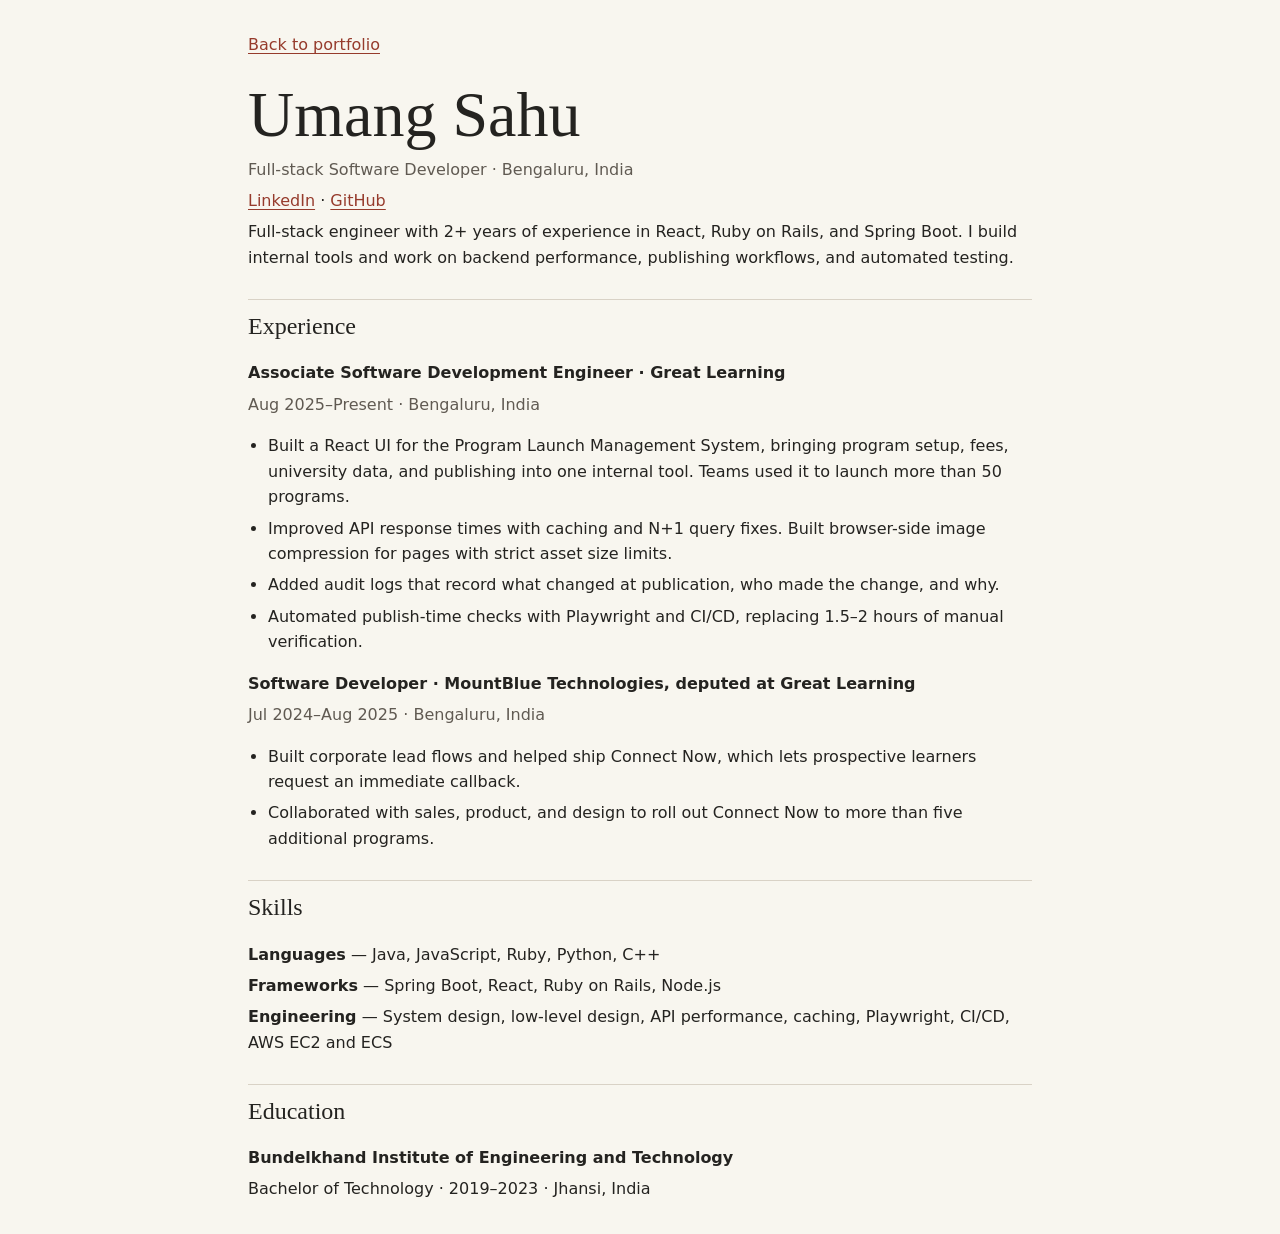
==== portfolio/resume.html @ 53ba0558 "Add public résumé to portfolio" ====
<!doctype html>
<html lang="en">
<head>
  <meta charset="utf-8">
  <meta name="viewport" content="width=device-width, initial-scale=1">
  <meta name="description" content="Umang Sahu’s software engineering résumé, including experience at Great Learning and MountBlue Technologies.">
  <title>Umang Sahu — Résumé</title>
  <style>
    * { box-sizing: border-box; }
    body { margin: 0; background: #f8f6ef; color: #242320; font: 1rem/1.6 system-ui, sans-serif; }
    .page { width: min(100% - 2rem, 49rem); margin: 2rem auto; }
    a { color: #963b2c; text-underline-offset: .2em; }
    a:focus-visible { outline: 2px solid #963b2c; outline-offset: 4px; }
    h1, h2 { font-family: Georgia, serif; font-weight: 400; line-height: 1.15; }
    h1 { font-size: clamp(2.7rem, 8vw, 4rem); margin: 1.25rem 0 .25rem; }
    h2 { margin-top: 1.8rem; padding-top: .8rem; border-top: 1px solid #d9d2c6; }
    h3 { font-size: 1rem; margin-bottom: .2rem; }
    p { margin: .35rem 0; }
    .meta { color: #605a52; }
    ul { padding-left: 1.25rem; }
    li + li { margin-top: .35rem; }
    @media print {
      body { background: white; color: black; font-size: 10pt; }
      .page { width: auto; margin: 0; }
      .back { display: none; }
      h2, h3 { break-after: avoid; }
    }
  </style>
</head>
<body>
  <main class="page">
    <header>
      <a class="back" href="./">Back to portfolio</a>
      <h1>Umang Sahu</h1>
      <p class="meta">Full-stack Software Developer · Bengaluru, India</p>
      <p><a href="https://linkedin.com/in/umangsahu">LinkedIn</a> · <a href="https://github.com/umangsahu">GitHub</a></p>
      <p>Full-stack engineer with 2+ years of experience in React, Ruby on Rails, and Spring Boot. I build internal tools and work on backend performance, publishing workflows, and automated testing.</p>
    </header>

    <section aria-labelledby="experience">
      <h2 id="experience">Experience</h2>
      <article>
        <h3>Associate Software Development Engineer · Great Learning</h3>
        <p class="meta">Aug 2025–Present · Bengaluru, India</p>
        <ul>
          <li>Built a React UI for the Program Launch Management System, bringing program setup, fees, university data, and publishing into one internal tool. Teams used it to launch more than 50 programs.</li>
          <li>Improved API response times with caching and N+1 query fixes. Built browser-side image compression for pages with strict asset size limits.</li>
          <li>Added audit logs that record what changed at publication, who made the change, and why.</li>
          <li>Automated publish-time checks with Playwright and CI/CD, replacing 1.5–2 hours of manual verification.</li>
        </ul>
      </article>
      <article>
        <h3>Software Developer · MountBlue Technologies, deputed at Great Learning</h3>
        <p class="meta">Jul 2024–Aug 2025 · Bengaluru, India</p>
        <ul>
          <li>Built corporate lead flows and helped ship Connect Now, which lets prospective learners request an immediate callback.</li>
          <li>Collaborated with sales, product, and design to roll out Connect Now to more than five additional programs.</li>
        </ul>
      </article>
    </section>

    <section aria-labelledby="skills">
      <h2 id="skills">Skills</h2>
      <p><strong>Languages</strong> — Java, JavaScript, Ruby, Python, C++</p>
      <p><strong>Frameworks</strong> — Spring Boot, React, Ruby on Rails, Node.js</p>
      <p><strong>Engineering</strong> — System design, low-level design, API performance, caching, Playwright, CI/CD, AWS EC2 and ECS</p>
    </section>

    <section aria-labelledby="education">
      <h2 id="education">Education</h2>
      <h3>Bundelkhand Institute of Engineering and Technology</h3>
      <p>Bachelor of Technology · 2019–2023 · Jhansi, India</p>
    </section>
  </main>
</body>
</html>
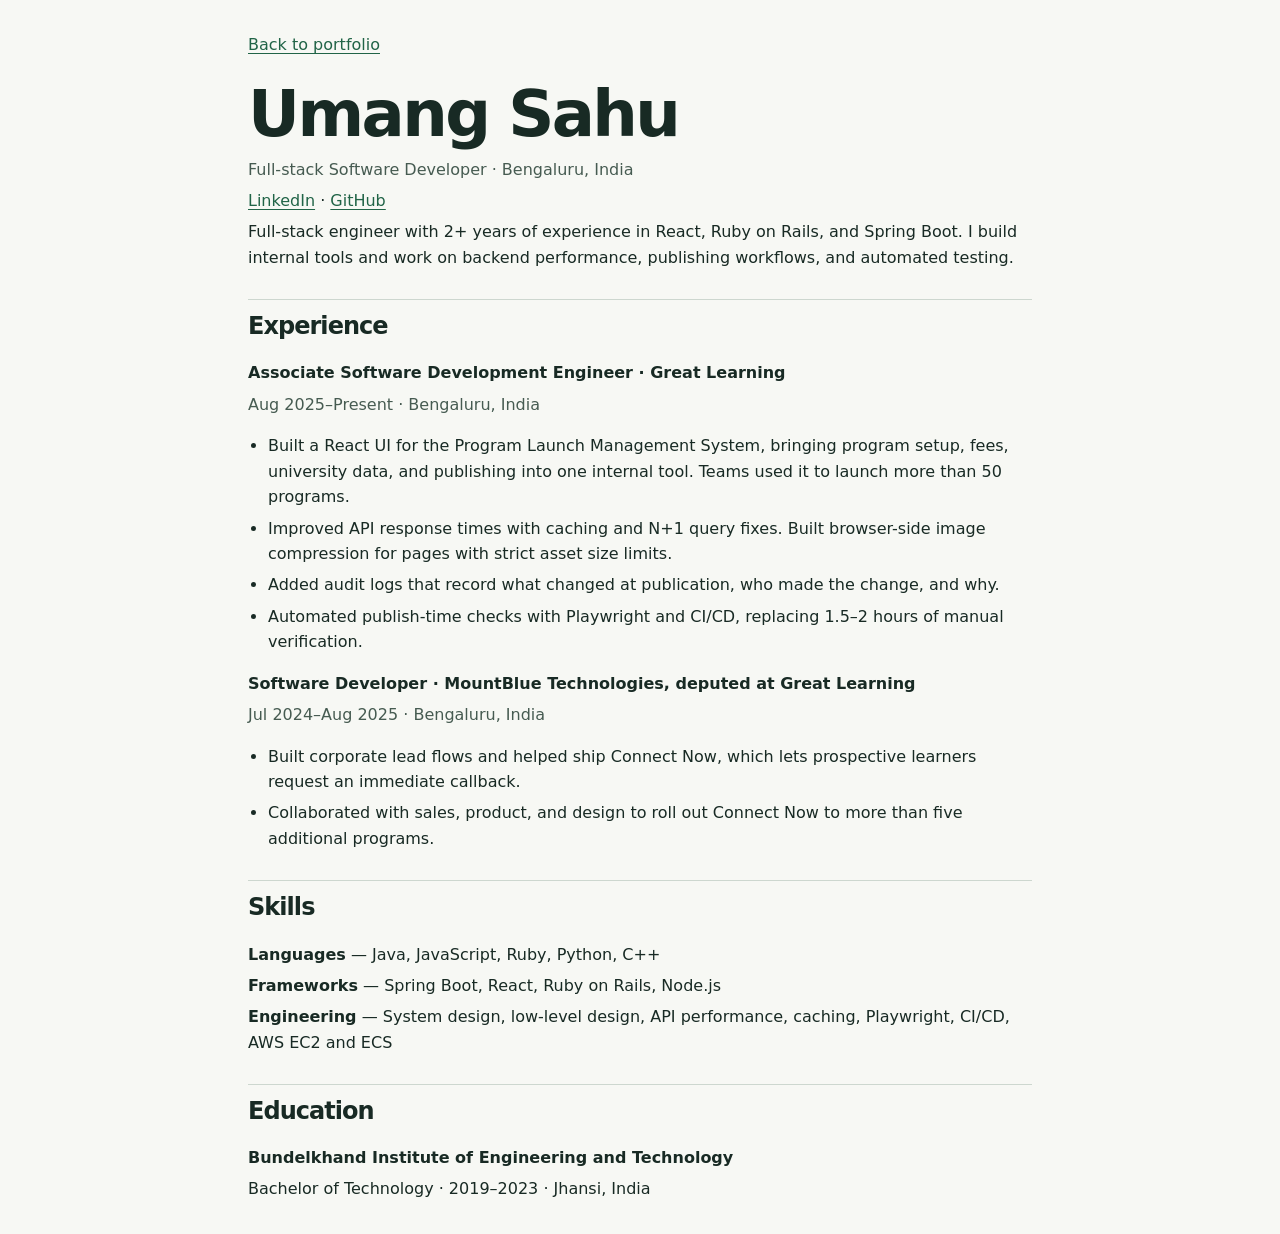
==== commit 2e3acce0: "Redesign portfolio around full-stack engineering work" ====
--- a/portfolio/resume.html
+++ b/portfolio/resume.html
@@ -7,16 +7,16 @@
   <title>Umang Sahu — Résumé</title>
   <style>
     * { box-sizing: border-box; }
-    body { margin: 0; background: #f8f6ef; color: #242320; font: 1rem/1.6 system-ui, sans-serif; }
+    body { margin: 0; background: #f7f8f4; color: #182a24; font: 1rem/1.6 system-ui, sans-serif; }
     .page { width: min(100% - 2rem, 49rem); margin: 2rem auto; }
-    a { color: #963b2c; text-underline-offset: .2em; }
-    a:focus-visible { outline: 2px solid #963b2c; outline-offset: 4px; }
-    h1, h2 { font-family: Georgia, serif; font-weight: 400; line-height: 1.15; }
+    a { color: #216447; text-underline-offset: .2em; }
+    a:focus-visible { outline: 2px solid #216447; outline-offset: 4px; }
+    h1, h2 { font-family: Inter, system-ui, sans-serif; font-weight: 700; letter-spacing: -.04em; line-height: 1.15; }
     h1 { font-size: clamp(2.7rem, 8vw, 4rem); margin: 1.25rem 0 .25rem; }
-    h2 { margin-top: 1.8rem; padding-top: .8rem; border-top: 1px solid #d9d2c6; }
+    h2 { margin-top: 1.8rem; padding-top: .8rem; border-top: 1px solid #cdd7cf; }
     h3 { font-size: 1rem; margin-bottom: .2rem; }
     p { margin: .35rem 0; }
-    .meta { color: #605a52; }
+    .meta { color: #465b51; }
     ul { padding-left: 1.25rem; }
     li + li { margin-top: .35rem; }
     @media print {
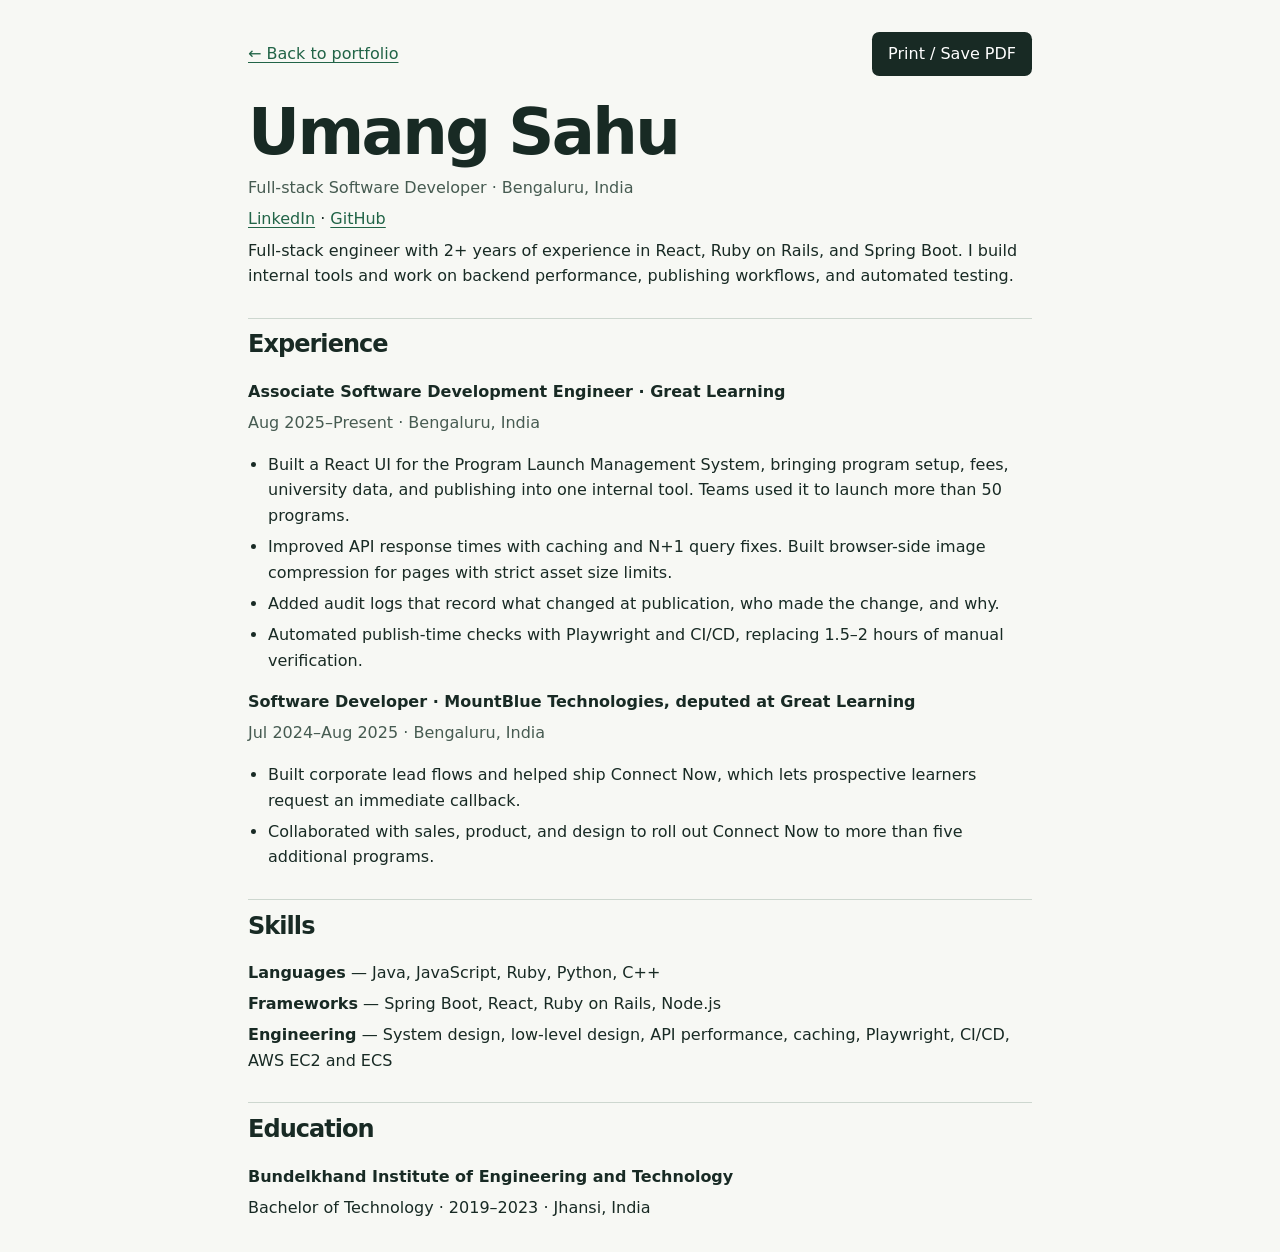
==== commit 6c91b2ff: "Shorten portfolio navigation and make technical details expandable" ====
--- a/portfolio/resume.html
+++ b/portfolio/resume.html
@@ -19,10 +19,14 @@
     .meta { color: #465b51; }
     ul { padding-left: 1.25rem; }
     li + li { margin-top: .35rem; }
+    .actions { display: flex; align-items: center; justify-content: space-between; gap: 1rem; flex-wrap: wrap; }
+    .actions a, .actions button { min-height: 44px; display: inline-flex; align-items: center; }
+    .actions button { background: #182a24; color: white; font: inherit; border: 0; padding-inline: 1rem; border-radius: .45rem; cursor: pointer; }
+    .actions button:focus-visible { outline: 3px solid #38895a; outline-offset: 3px; }
     @media print {
       body { background: white; color: black; font-size: 10pt; }
       .page { width: auto; margin: 0; }
-      .back { display: none; }
+      .actions { display: none; }
       h2, h3 { break-after: avoid; }
     }
   </style>
@@ -30,7 +34,9 @@
 <body>
   <main class="page">
     <header>
-      <a class="back" href="./">Back to portfolio</a>
+      <div class="actions">
+        <a href="./">← Back to portfolio</a>
+      </div>
       <h1>Umang Sahu</h1>
       <p class="meta">Full-stack Software Developer · Bengaluru, India</p>
       <p><a href="https://linkedin.com/in/umangsahu">LinkedIn</a> · <a href="https://github.com/umangsahu">GitHub</a></p>
@@ -72,5 +78,12 @@
       <p>Bachelor of Technology · 2019–2023 · Jhansi, India</p>
     </section>
   </main>
+  <script>
+    const printButton = document.createElement('button');
+    printButton.type = 'button';
+    printButton.textContent = 'Print / Save PDF';
+    printButton.addEventListener('click', () => window.print());
+    document.querySelector('.actions').append(printButton);
+  </script>
 </body>
 </html>
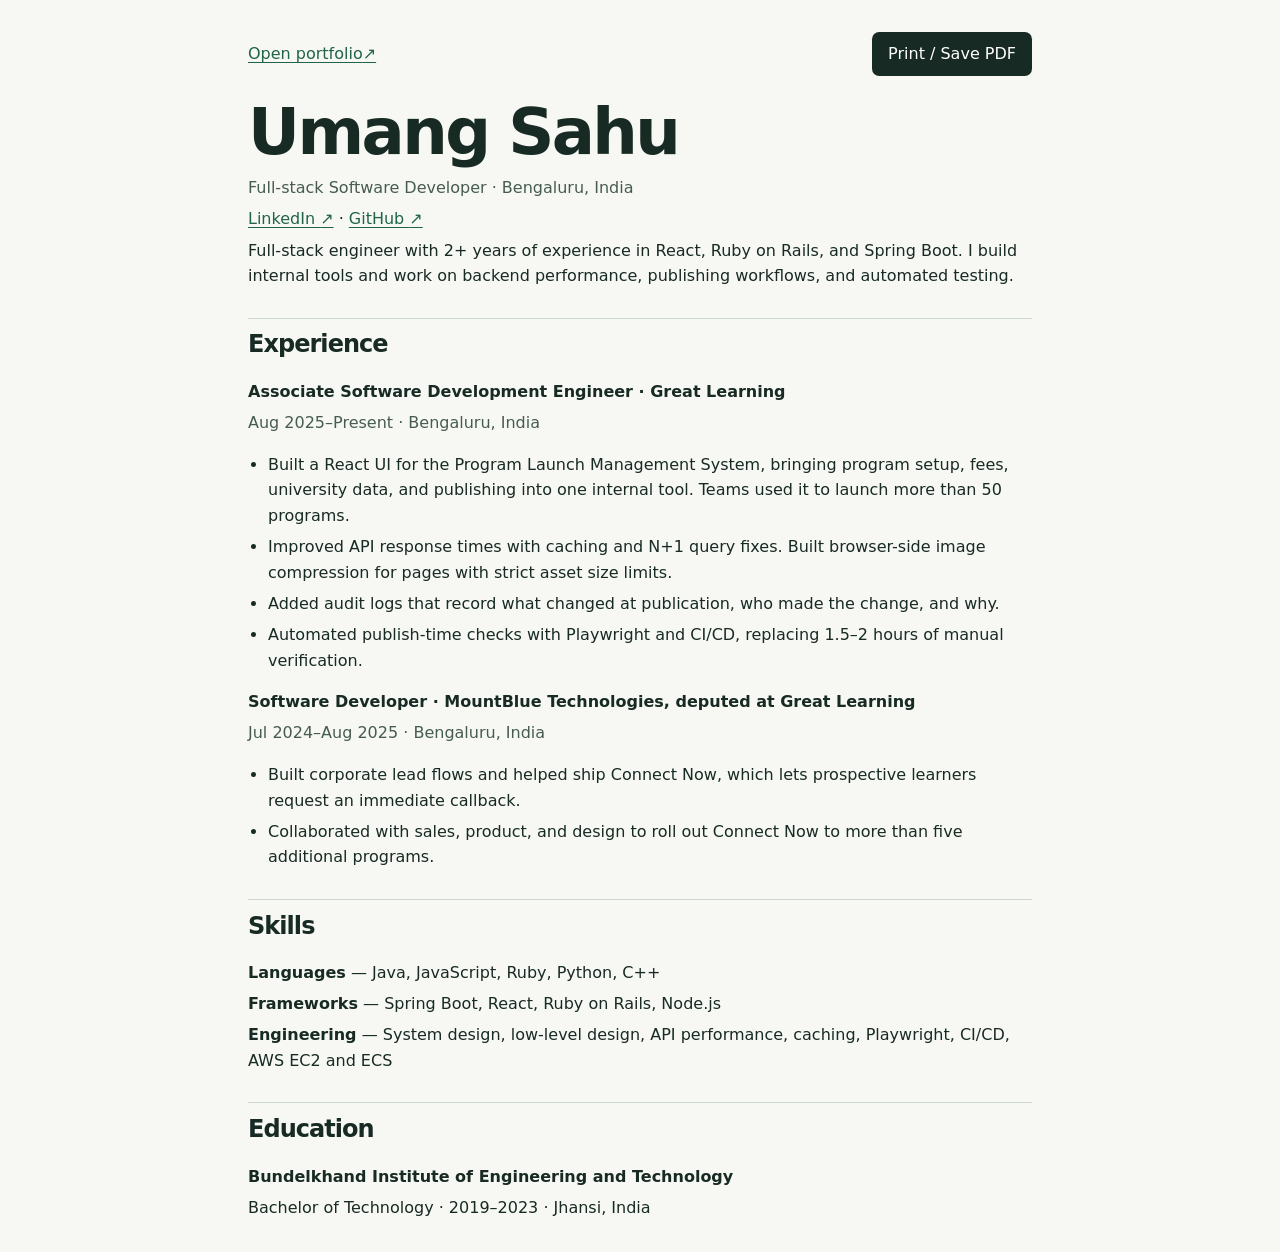
==== commit 11d52c14: "Open portfolio and résumé destination links in new tabs" ====
--- a/portfolio/resume.html
+++ b/portfolio/resume.html
@@ -32,14 +32,15 @@
   </style>
 </head>
 <body>
+  <span id="new-tab-note" hidden>Opens in a new tab.</span>
   <main class="page">
     <header>
       <div class="actions">
-        <a href="./">← Back to portfolio</a>
+        <a href="./" target="_blank" rel="noopener" aria-describedby="new-tab-note">Open portfolio <span aria-hidden="true">↗</span></a>
       </div>
       <h1>Umang Sahu</h1>
       <p class="meta">Full-stack Software Developer · Bengaluru, India</p>
-      <p><a href="https://linkedin.com/in/umangsahu">LinkedIn</a> · <a href="https://github.com/umangsahu">GitHub</a></p>
+      <p><a href="https://linkedin.com/in/umangsahu" target="_blank" rel="noopener" aria-describedby="new-tab-note">LinkedIn <span aria-hidden="true">↗</span></a> · <a href="https://github.com/umangsahu" target="_blank" rel="noopener" aria-describedby="new-tab-note">GitHub <span aria-hidden="true">↗</span></a></p>
       <p>Full-stack engineer with 2+ years of experience in React, Ruby on Rails, and Spring Boot. I build internal tools and work on backend performance, publishing workflows, and automated testing.</p>
     </header>
 
